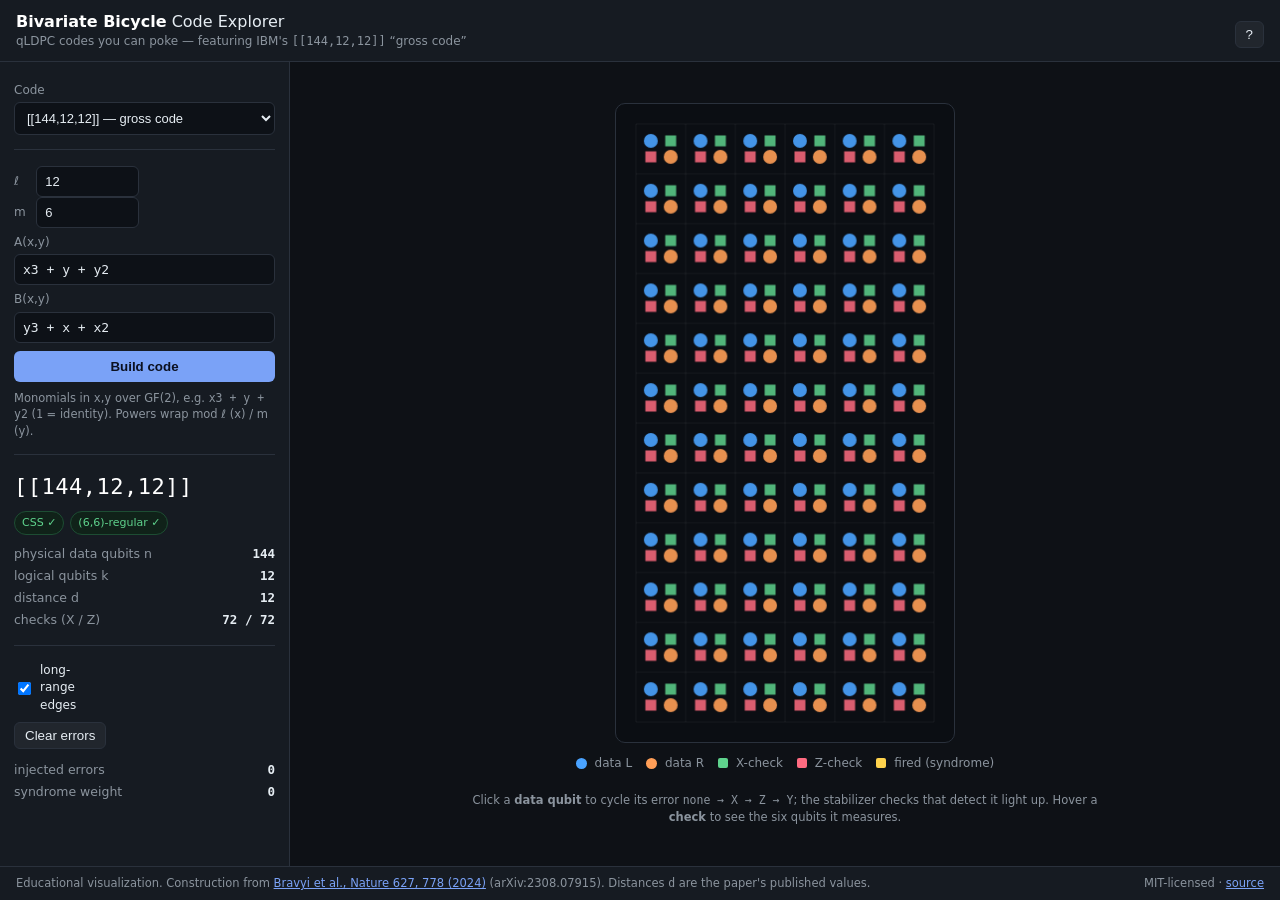
==== web/index.html @ e81bbc80 "Initial release: Bivariate Bicycle Code Explorer Zero-backend interactive explorer for bivariate bic" ====
<!doctype html>
<html lang="en">
<head>
  <meta charset="utf-8" />
  <meta name="viewport" content="width=device-width, initial-scale=1" />
  <title>Bivariate Bicycle Code Explorer</title>
  <meta name="description" content="Interactive explorer for bivariate bicycle (qLDPC) quantum codes — including IBM's [[144,12,12]] gross code. Build a code from two polynomials, see its qubit layout, inject errors, watch the syndrome." />
  <link rel="stylesheet" href="css/style.css" />
</head>
<body>
  <header>
    <div class="titles">
      <span class="title"><b>Bivariate Bicycle</b> Code Explorer</span>
      <span class="subtitle">qLDPC codes you can poke — featuring IBM's <span class="mono">[[144,12,12]]</span> “gross code”</span>
    </div>
    <span class="spacer"></span>
    <button class="btn sm" id="btn-help" title="What is this?">?</button>
  </header>

  <div id="app">
    <aside id="panel">
      <section class="ctl">
        <label for="preset">Code</label>
        <select id="preset"></select>
      </section>

      <section class="ctl poly">
        <div class="row2"><label for="in-l">ℓ</label><input id="in-l" type="number" min="1" max="24" /></div>
        <div class="row2"><label for="in-m">m</label><input id="in-m" type="number" min="1" max="24" /></div>
        <label for="in-a">A(x,y)</label>
        <input id="in-a" type="text" spellcheck="false" placeholder="x3 + y + y2" />
        <label for="in-b">B(x,y)</label>
        <input id="in-b" type="text" spellcheck="false" placeholder="y3 + x + x2" />
        <button class="btn" id="btn-build">Build code</button>
        <p class="hint">Monomials in <span class="mono">x</span>,<span class="mono">y</span> over GF(2), e.g. <span class="mono">x3 + y + y2</span> (<span class="mono">1</span> = identity). Powers wrap mod ℓ (x) / m (y).</p>
      </section>

      <section class="readout">
        <div class="bignum" id="nkd">[[—,—,—]]</div>
        <div class="badges">
          <span class="badge" id="badge-css">CSS …</span>
          <span class="badge" id="badge-reg">(6,6)-regular …</span>
        </div>
        <div class="kv"><span>physical data qubits n</span><b id="rd-n">—</b></div>
        <div class="kv"><span>logical qubits k</span><b id="rd-k">—</b></div>
        <div class="kv"><span>distance d</span><b id="rd-d">—</b></div>
        <div class="kv"><span>checks (X / Z)</span><b id="rd-checks">—</b></div>
      </section>

      <section class="ctl">
        <div class="row2"><label class="cbx"><input type="checkbox" id="tg-long" checked /> long-range edges</label></div>
        <button class="btn sm" id="btn-clear">Clear errors</button>
        <div class="synbox">
          <div class="kv"><span>injected errors</span><b id="rd-err">0</b></div>
          <div class="kv"><span>syndrome weight</span><b id="rd-syn">0</b></div>
          <div id="syn-note" class="hint"></div>
        </div>
      </section>
    </aside>

    <main id="stage">
      <canvas id="cv"></canvas>
      <div id="legend">
        <span><i class="dot l"></i> data L</span>
        <span><i class="dot r"></i> data R</span>
        <span><i class="chk x"></i> X-check</span>
        <span><i class="chk z"></i> Z-check</span>
        <span class="fired"><i class="chk fired"></i> fired (syndrome)</span>
      </div>
      <div id="howto" class="hint">Click a <b>data qubit</b> to cycle its error <span class="mono">none → X → Z → Y</span>; the stabilizer checks that detect it light up. Hover a <b>check</b> to see the six qubits it measures.</div>
    </main>
  </div>

  <footer>
    <span>Educational visualization. Construction from
      <a href="https://arxiv.org/abs/2308.07915" target="_blank" rel="noopener">Bravyi et al., <i>Nature</i> 627, 778 (2024)</a>
      (arXiv:2308.07915). Distances <span class="mono">d</span> are the paper's published values.</span>
    <span class="spacer"></span>
    <span>MIT-licensed · <a id="repo-link" href="#" target="_blank" rel="noopener">source</a></span>
  </footer>

  <div id="help-modal" class="modal hidden">
    <div class="modal-card">
      <button class="x" id="help-close">×</button>
      <h2>Bivariate bicycle codes, by hand</h2>
      <p><b>Quantum LDPC codes</b> are the leading route to low-overhead fault-tolerant
        quantum computers. <b>Bivariate bicycle (BB)</b> codes — like IBM's
        <span class="mono">[[144,12,12]]</span> “gross code,” the centerpiece of its 2029
        roadmap — pack many logical qubits into few physical ones, but they're hard to
        picture because their checks reach across the chip.</p>
      <p>A BB code is built from two polynomials <span class="mono">A</span>,
        <span class="mono">B</span> in <span class="mono">x</span> and <span class="mono">y</span>
        (cyclic shifts on an ℓ×m torus). The parity checks are
        <span class="mono">H<sub>X</sub>=[A|B]</span> and
        <span class="mono">H<sub>Z</sub>=[Bᵀ|Aᵀ]</span>; there are
        <span class="mono">n=2ℓm</span> data qubits and
        <span class="mono">k=n−rank H<sub>X</sub>−rank H<sub>Z</sub></span> logical qubits.</p>
      <ul>
        <li>Each qubit is touched by exactly <b>6 checks</b> (3 X, 3 Z); each check measures <b>6 qubits</b>.</li>
        <li>An <b>X error</b> is caught by neighboring <b>Z-checks</b>; a <b>Z error</b> by <b>X-checks</b> (that's the syndrome).</li>
        <li>Four short-range + two <b>long-range</b> edges per check — the long ones are why these codes are powerful and hard to draw.</li>
      </ul>
      <p class="hint">Everything is computed live in your browser over GF(2). Nothing is sent anywhere.</p>
    </div>
  </div>

  <script type="module" src="js/app.js"></script>
</body>
</html>
---- web/css/style.css ----
:root {
  --bg: #0e1116; --panel: #161b22; --ink: #e6edf3; --dim: #8b949e; --line: #2a313c;
  --accent: #7aa2f7; --l: #4aa3ff; --r: #ff9e57; --x: #5fd38d; --z: #ff6b81;
  --fired: #ffd34d; --bad: #ff6b81; --good: #5fd38d;
  font-synthesis: none;
}
* { box-sizing: border-box; }
html, body { margin: 0; height: 100%; }
body {
  background: var(--bg); color: var(--ink); display: flex; flex-direction: column; height: 100vh;
  font: 14px/1.45 system-ui, -apple-system, "Segoe UI", Roboto, sans-serif;
}
.mono { font-family: ui-monospace, "Cascadia Code", Menlo, Consolas, monospace; }
a { color: var(--accent); }
.spacer { flex: 1; }

header {
  display: flex; align-items: center; gap: 12px; padding: 10px 16px;
  border-bottom: 1px solid var(--line); background: var(--panel);
}
.titles { display: flex; flex-direction: column; }
.title { font-size: 16px; } .title b { color: #fff; }
.subtitle { color: var(--dim); font-size: 12px; }

#app { flex: 1; display: flex; min-height: 0; }

#panel {
  width: 290px; flex: 0 0 290px; padding: 14px; overflow-y: auto;
  border-right: 1px solid var(--line); background: var(--panel);
}
section { margin-bottom: 16px; padding-bottom: 14px; border-bottom: 1px solid var(--line); }
section:last-child { border-bottom: 0; }
label { display: block; color: var(--dim); font-size: 12px; margin: 6px 0 3px; }
select, input[type=text], input[type=number] {
  width: 100%; background: #0d1117; color: var(--ink); border: 1px solid var(--line);
  border-radius: 6px; padding: 7px 8px; font-size: 13px;
}
input.mono, #in-a, #in-b { font-family: ui-monospace, Menlo, Consolas, monospace; }
.row2 { display: flex; align-items: center; gap: 8px; }
.row2 label { margin: 0; width: 18px; }
.poly .row2 { display: inline-flex; width: 48%; }
.poly .row2:first-of-type { margin-right: 4%; }
.cbx { display: flex; align-items: center; gap: 6px; color: var(--ink); width: auto; }
.cbx input { width: auto; }

.btn {
  width: 100%; margin-top: 8px; background: var(--accent); color: #0b1020; border: 0;
  border-radius: 6px; padding: 8px 10px; font-weight: 600; cursor: pointer;
}
.btn:hover { filter: brightness(1.08); }
.btn.sm { width: auto; padding: 5px 10px; background: #21262d; color: var(--ink); border: 1px solid var(--line); font-weight: 500; }
.hint { color: var(--dim); font-size: 11.5px; margin: 8px 0 0; }

.readout .bignum { font-family: ui-monospace, Menlo, monospace; font-size: 22px; color: #fff; letter-spacing: .5px; }
.badges { display: flex; gap: 6px; margin: 8px 0; flex-wrap: wrap; }
.badge { font-size: 11px; padding: 3px 7px; border-radius: 999px; background: #21262d; border: 1px solid var(--line); color: var(--dim); }
.badge.ok { color: var(--good); border-color: #1d4d33; background: #102219; }
.badge.no { color: var(--bad); border-color: #5c2230; background: #25121a; }
.kv { display: flex; justify-content: space-between; font-size: 12.5px; padding: 2px 0; color: var(--dim); }
.kv b { color: var(--ink); font-family: ui-monospace, monospace; }
.synbox { margin-top: 10px; }

#stage { flex: 1; min-width: 0; position: relative; display: flex; flex-direction: column; align-items: center; justify-content: center; padding: 16px; gap: 12px; overflow: auto; }
#cv { background: #0b0e13; border: 1px solid var(--line); border-radius: 10px; touch-action: none; }
#legend { display: flex; gap: 14px; flex-wrap: wrap; font-size: 12px; color: var(--dim); }
#legend i { display: inline-block; vertical-align: middle; margin-right: 4px; }
.dot { width: 11px; height: 11px; border-radius: 50%; }
.dot.l { background: var(--l); } .dot.r { background: var(--r); }
.chk { width: 10px; height: 10px; border-radius: 2px; }
.chk.x { background: var(--x); } .chk.z { background: var(--z); } .chk.fired { background: var(--fired); }
#howto { max-width: 640px; text-align: center; }

footer { display: flex; gap: 12px; padding: 8px 16px; border-top: 1px solid var(--line); background: var(--panel); color: var(--dim); font-size: 11.5px; }

.modal { position: fixed; inset: 0; background: rgba(0,0,0,.6); display: flex; align-items: center; justify-content: center; z-index: 20; }
.modal.hidden { display: none; }
.modal-card { position: relative; max-width: 560px; max-height: 84vh; overflow-y: auto; background: var(--panel); border: 1px solid var(--line); border-radius: 12px; padding: 22px 26px; }
.modal-card h2 { margin: 0 0 12px; }
.modal-card .x { position: absolute; top: 10px; right: 14px; background: none; border: 0; color: var(--dim); font-size: 22px; cursor: pointer; }
.modal-card ul { padding-left: 18px; } .modal-card li { margin: 5px 0; }
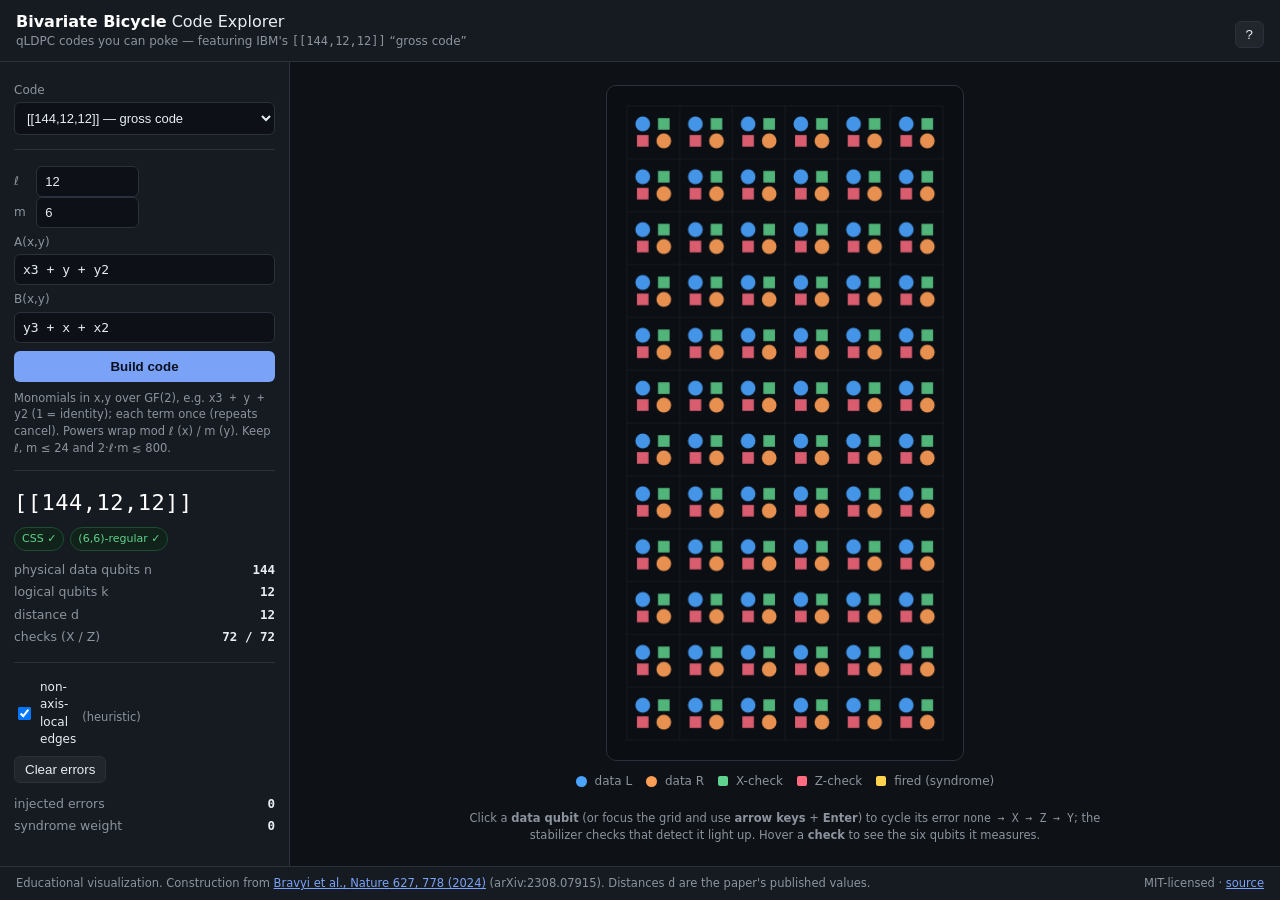
==== commit 70f9813f: "Audit fixes: accessibility, XSS hardening, honesty wording, perf - A11y: keyboard control of the can" ====
--- a/web/index.html
+++ b/web/index.html
@@ -5,6 +5,7 @@
   <meta name="viewport" content="width=device-width, initial-scale=1" />
   <title>Bivariate Bicycle Code Explorer</title>
   <meta name="description" content="Interactive explorer for bivariate bicycle (qLDPC) quantum codes — including IBM's [[144,12,12]] gross code. Build a code from two polynomials, see its qubit layout, inject errors, watch the syndrome." />
+  <link rel="icon" href="data:image/svg+xml,<svg xmlns='http://www.w3.org/2000/svg' viewBox='0 0 100 100'><text y='.9em' font-size='90'>⚛️</text></svg>" />
   <link rel="stylesheet" href="css/style.css" />
 </head>
 <body>
@@ -14,7 +15,7 @@
       <span class="subtitle">qLDPC codes you can poke — featuring IBM's <span class="mono">[[144,12,12]]</span> “gross code”</span>
     </div>
     <span class="spacer"></span>
-    <button class="btn sm" id="btn-help" title="What is this?">?</button>
+    <button class="btn sm" id="btn-help" aria-label="What is this? Open help">?</button>
   </header>
 
   <div id="app">
@@ -32,7 +33,7 @@
         <label for="in-b">B(x,y)</label>
         <input id="in-b" type="text" spellcheck="false" placeholder="y3 + x + x2" />
         <button class="btn" id="btn-build">Build code</button>
-        <p class="hint">Monomials in <span class="mono">x</span>,<span class="mono">y</span> over GF(2), e.g. <span class="mono">x3 + y + y2</span> (<span class="mono">1</span> = identity). Powers wrap mod ℓ (x) / m (y).</p>
+        <p class="hint">Monomials in <span class="mono">x</span>,<span class="mono">y</span> over GF(2), e.g. <span class="mono">x3 + y + y2</span> (<span class="mono">1</span> = identity); each term once (repeats cancel). Powers wrap mod ℓ (x) / m (y). Keep ℓ, m ≤ 24 and 2·ℓ·m ≲ 800.</p>
       </section>
 
       <section class="readout">
@@ -48,7 +49,7 @@
       </section>
 
       <section class="ctl">
-        <div class="row2"><label class="cbx"><input type="checkbox" id="tg-long" checked /> long-range edges</label></div>
+        <div class="row2"><label class="cbx"><input type="checkbox" id="tg-long" checked /> non-axis-local edges <span class="hint">(heuristic)</span></label></div>
         <button class="btn sm" id="btn-clear">Clear errors</button>
         <div class="synbox">
           <div class="kv"><span>injected errors</span><b id="rd-err">0</b></div>
@@ -59,7 +60,10 @@
     </aside>
 
     <main id="stage">
-      <canvas id="cv"></canvas>
+      <canvas id="cv" tabindex="0" role="application"
+        aria-label="Quantum code qubit grid. Focus and use arrow keys to move between data qubits, Enter or Space to cycle its error (none, X, Z, Y), Delete to clear all errors."
+        aria-describedby="howto"></canvas>
+      <div id="live" class="sr-only" aria-live="polite"></div>
       <div id="legend">
         <span><i class="dot l"></i> data L</span>
         <span><i class="dot r"></i> data R</span>
@@ -67,7 +71,7 @@
         <span><i class="chk z"></i> Z-check</span>
         <span class="fired"><i class="chk fired"></i> fired (syndrome)</span>
       </div>
-      <div id="howto" class="hint">Click a <b>data qubit</b> to cycle its error <span class="mono">none → X → Z → Y</span>; the stabilizer checks that detect it light up. Hover a <b>check</b> to see the six qubits it measures.</div>
+      <div id="howto" class="hint">Click a <b>data qubit</b> (or focus the grid and use <b>arrow keys</b> + <b>Enter</b>) to cycle its error <span class="mono">none → X → Z → Y</span>; the stabilizer checks that detect it light up. Hover a <b>check</b> to see the six qubits it measures.</div>
     </main>
   </div>
 
@@ -76,13 +80,13 @@
       <a href="https://arxiv.org/abs/2308.07915" target="_blank" rel="noopener">Bravyi et al., <i>Nature</i> 627, 778 (2024)</a>
       (arXiv:2308.07915). Distances <span class="mono">d</span> are the paper's published values.</span>
     <span class="spacer"></span>
-    <span>MIT-licensed · <a id="repo-link" href="#" target="_blank" rel="noopener">source</a></span>
+    <span>MIT-licensed · <a id="repo-link" href="https://github.com/asystemoffields/bb-code-explorer" target="_blank" rel="noopener">source</a></span>
   </footer>
 
-  <div id="help-modal" class="modal hidden">
+  <div id="help-modal" class="modal hidden" role="dialog" aria-modal="true" aria-labelledby="help-title">
     <div class="modal-card">
-      <button class="x" id="help-close">×</button>
-      <h2>Bivariate bicycle codes, by hand</h2>
+      <button class="x" id="help-close" aria-label="Close help">×</button>
+      <h2 id="help-title">Bivariate bicycle codes, by hand</h2>
       <p><b>Quantum LDPC codes</b> are the leading route to low-overhead fault-tolerant
         quantum computers. <b>Bivariate bicycle (BB)</b> codes — like IBM's
         <span class="mono">[[144,12,12]]</span> “gross code,” the centerpiece of its 2029
@@ -94,13 +98,18 @@
         <span class="mono">H<sub>X</sub>=[A|B]</span> and
         <span class="mono">H<sub>Z</sub>=[Bᵀ|Aᵀ]</span>; there are
         <span class="mono">n=2ℓm</span> data qubits and
-        <span class="mono">k=n−rank H<sub>X</sub>−rank H<sub>Z</sub></span> logical qubits.</p>
+        <span class="mono">k=n−rank H<sub>X</sub>−rank H<sub>Z</sub></span> logical qubits.
+        (The gross code uses 144 data qubits + 144 check ancillas = 288 physical qubits — not
+        to be confused with the separate <span class="mono">[[288,12,18]]</span> code.)</p>
       <ul>
         <li>Each qubit is touched by exactly <b>6 checks</b> (3 X, 3 Z); each check measures <b>6 qubits</b>.</li>
         <li>An <b>X error</b> is caught by neighboring <b>Z-checks</b>; a <b>Z error</b> by <b>X-checks</b> (that's the syndrome).</li>
-        <li>Four short-range + two <b>long-range</b> edges per check — the long ones are why these codes are powerful and hard to draw.</li>
+        <li>In the paper's optimized bi-planar layout each check has four short-range + two long-range
+          edges. This explorer instead lays qubits on the raw ℓ×m torus, so the edge toggle uses a
+          simpler “a single step along one axis = local” rule — it won't reproduce the paper's exact
+          4+2 split (it's a visualization aid, not the paper's embedding).</li>
       </ul>
-      <p class="hint">Everything is computed live in your browser over GF(2). Nothing is sent anywhere.</p>
+      <p class="hint" id="help-params">Everything is computed live in your browser over GF(2). Nothing is sent anywhere.</p>
     </div>
   </div>
 
--- a/web/css/style.css
+++ b/web/css/style.css
@@ -78,3 +78,20 @@
 .modal-card h2 { margin: 0 0 12px; }
 .modal-card .x { position: absolute; top: 10px; right: 14px; background: none; border: 0; color: var(--dim); font-size: 22px; cursor: pointer; }
 .modal-card ul { padding-left: 18px; } .modal-card li { margin: 5px 0; }
+
+/* error text in the notes area */
+.hint.err { color: var(--bad); }
+
+/* visible keyboard focus */
+:focus-visible { outline: 2px solid var(--accent); outline-offset: 2px; border-radius: 4px; }
+#cv:focus-visible { outline: 2px solid var(--accent); outline-offset: 2px; }
+
+/* screen-reader-only live region */
+.sr-only { position: absolute; width: 1px; height: 1px; padding: 0; margin: -1px; overflow: hidden; clip: rect(0 0 0 0); white-space: nowrap; border: 0; }
+
+/* responsive: stack the panel above the canvas on narrow screens */
+@media (max-width: 760px) {
+  #app { flex-direction: column; }
+  #panel { width: auto; flex: 0 0 auto; max-height: 46vh; border-right: 0; border-bottom: 1px solid var(--line); }
+  #stage { padding: 10px; }
+}
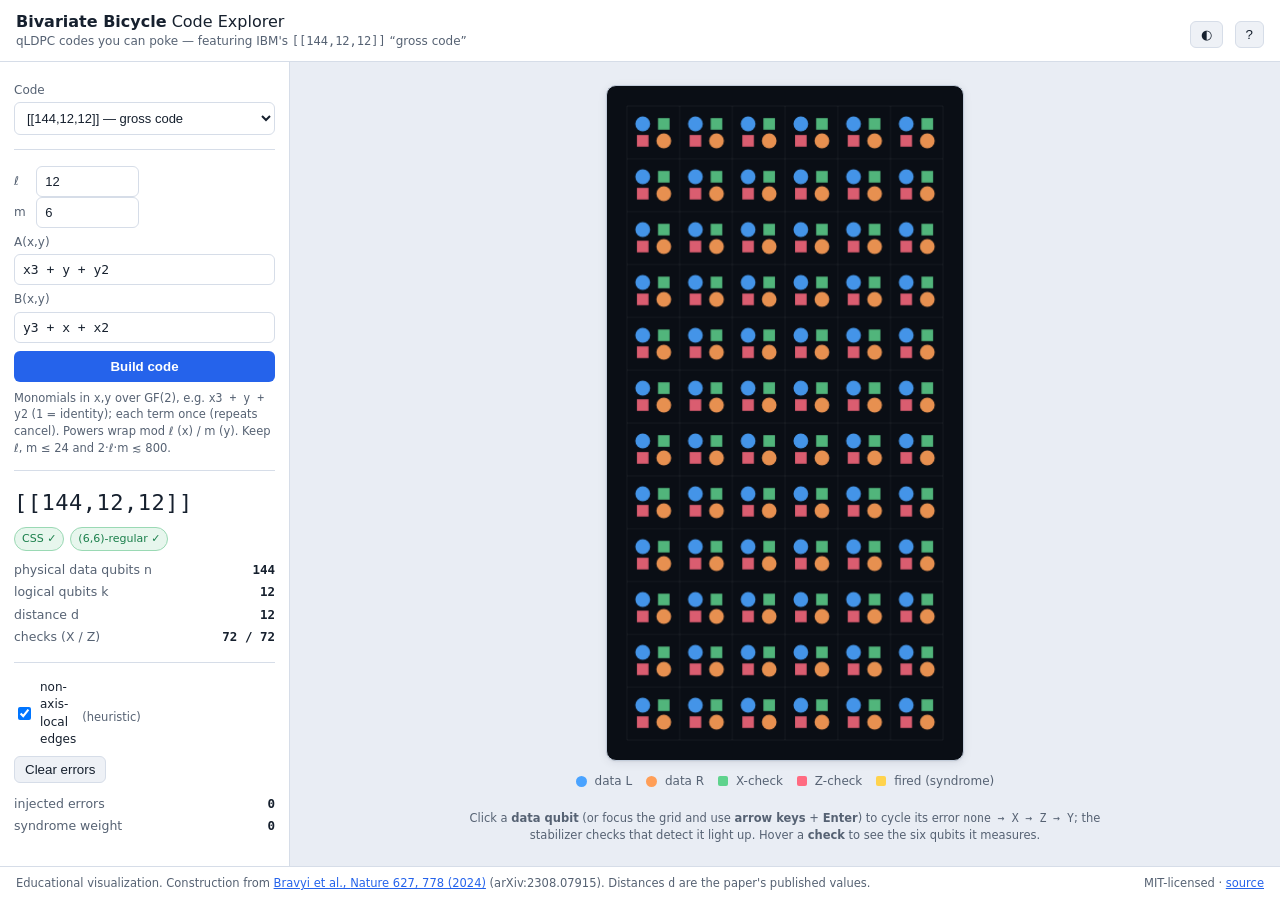
==== commit 7e65e365: "Theme: layered dark palette (more contrast) + light mode with auto/light/dark toggle Deeper page bg," ====
--- a/web/index.html
+++ b/web/index.html
@@ -6,6 +6,7 @@
   <title>Bivariate Bicycle Code Explorer</title>
   <meta name="description" content="Interactive explorer for bivariate bicycle (qLDPC) quantum codes — including IBM's [[144,12,12]] gross code. Build a code from two polynomials, see its qubit layout, inject errors, watch the syndrome." />
   <link rel="icon" href="data:image/svg+xml,<svg xmlns='http://www.w3.org/2000/svg' viewBox='0 0 100 100'><text y='.9em' font-size='90'>⚛️</text></svg>" />
+  <script>try{var t=localStorage.getItem('sciproj-theme');if(t==='light'||t==='dark')document.documentElement.dataset.theme=t;}catch(e){}</script>
   <link rel="stylesheet" href="css/style.css" />
 </head>
 <body>
@@ -15,6 +16,7 @@
       <span class="subtitle">qLDPC codes you can poke — featuring IBM's <span class="mono">[[144,12,12]]</span> “gross code”</span>
     </div>
     <span class="spacer"></span>
+    <button class="btn sm" id="btn-theme" title="Theme" aria-label="Theme: auto. Click to change.">◐</button>
     <button class="btn sm" id="btn-help" aria-label="What is this? Open help">?</button>
   </header>
 
--- a/web/css/style.css
+++ b/web/css/style.css
@@ -1,9 +1,35 @@
+/* ---- Theme tokens. Dark default; light via [data-theme="light"]; auto via prefers-color-scheme
+   (manual choice wins). The qubit canvas stays a dark "stage" in both themes. ---- */
 :root {
-  --bg: #0e1116; --panel: #161b22; --ink: #e6edf3; --dim: #8b949e; --line: #2a313c;
-  --accent: #7aa2f7; --l: #4aa3ff; --r: #ff9e57; --x: #5fd38d; --z: #ff6b81;
-  --fired: #ffd34d; --bad: #ff6b81; --good: #5fd38d;
+  --bg: #090c12; --panel: #141b27; --card: #1c2536; --field: #0d1422; --hover: #233048; --btn2: #232c3c;
+  --ink: #e7ecf4; --dim: #9aa6b8; --line: #2b3650; --line2: #3a4862;
+  --shadow: 0 1px 2px rgba(0,0,0,.45), 0 6px 18px rgba(0,0,0,.30);
+  --on-accent: #0a0e16; --accent: #7aa2f7;
+  --canvas: #0a0e15; /* dark visualization stage (both themes) */
+  --l: #4aa3ff; --r: #ff9e57; --x: #5fd38d; --z: #ff6b81; --fired: #ffd34d;
+  --good: #5fd38d; --bad: #ff6b81;
+  --ok-bg: #102219; --ok-line: #1d4d33; --no-bg: #25121a; --no-line: #5c2230;
   font-synthesis: none;
 }
+:root[data-theme="light"] {
+  --bg: #e9edf4; --panel: #ffffff; --card: #ffffff; --field: #ffffff; --hover: #eef2f8; --btn2: #eef1f6;
+  --ink: #16202e; --dim: #566273; --line: #d6dde8; --line2: #c2ccda;
+  --shadow: 0 1px 2px rgba(20,30,55,.06), 0 2px 10px rgba(20,30,55,.08);
+  --on-accent: #ffffff; --accent: #2563eb;
+  --good: #1a7f4b; --bad: #c0303f;
+  --ok-bg: #e7f6ed; --ok-line: #9ad9b4; --no-bg: #fdeaec; --no-line: #f0b8be;
+}
+@media (prefers-color-scheme: light) {
+  :root:not([data-theme="dark"]) {
+    --bg: #e9edf4; --panel: #ffffff; --card: #ffffff; --field: #ffffff; --hover: #eef2f8; --btn2: #eef1f6;
+    --ink: #16202e; --dim: #566273; --line: #d6dde8; --line2: #c2ccda;
+    --shadow: 0 1px 2px rgba(20,30,55,.06), 0 2px 10px rgba(20,30,55,.08);
+    --on-accent: #ffffff; --accent: #2563eb;
+    --good: #1a7f4b; --bad: #c0303f;
+    --ok-bg: #e7f6ed; --ok-line: #9ad9b4; --no-bg: #fdeaec; --no-line: #f0b8be;
+  }
+}
+
 * { box-sizing: border-box; }
 html, body { margin: 0; height: 100%; }
 body {
@@ -19,7 +45,7 @@
   border-bottom: 1px solid var(--line); background: var(--panel);
 }
 .titles { display: flex; flex-direction: column; }
-.title { font-size: 16px; } .title b { color: #fff; }
+.title { font-size: 16px; } .title b { color: var(--ink); }
 .subtitle { color: var(--dim); font-size: 12px; }
 
 #app { flex: 1; display: flex; min-height: 0; }
@@ -32,7 +58,7 @@
 section:last-child { border-bottom: 0; }
 label { display: block; color: var(--dim); font-size: 12px; margin: 6px 0 3px; }
 select, input[type=text], input[type=number] {
-  width: 100%; background: #0d1117; color: var(--ink); border: 1px solid var(--line);
+  width: 100%; background: var(--field); color: var(--ink); border: 1px solid var(--line);
   border-radius: 6px; padding: 7px 8px; font-size: 13px;
 }
 input.mono, #in-a, #in-b { font-family: ui-monospace, Menlo, Consolas, monospace; }
@@ -44,24 +70,24 @@
 .cbx input { width: auto; }
 
 .btn {
-  width: 100%; margin-top: 8px; background: var(--accent); color: #0b1020; border: 0;
+  width: 100%; margin-top: 8px; background: var(--accent); color: var(--on-accent); border: 0;
   border-radius: 6px; padding: 8px 10px; font-weight: 600; cursor: pointer;
 }
 .btn:hover { filter: brightness(1.08); }
-.btn.sm { width: auto; padding: 5px 10px; background: #21262d; color: var(--ink); border: 1px solid var(--line); font-weight: 500; }
+.btn.sm { width: auto; padding: 5px 10px; background: var(--btn2); color: var(--ink); border: 1px solid var(--line); font-weight: 500; }
 .hint { color: var(--dim); font-size: 11.5px; margin: 8px 0 0; }
 
-.readout .bignum { font-family: ui-monospace, Menlo, monospace; font-size: 22px; color: #fff; letter-spacing: .5px; }
+.readout .bignum { font-family: ui-monospace, Menlo, monospace; font-size: 22px; color: var(--ink); letter-spacing: .5px; }
 .badges { display: flex; gap: 6px; margin: 8px 0; flex-wrap: wrap; }
-.badge { font-size: 11px; padding: 3px 7px; border-radius: 999px; background: #21262d; border: 1px solid var(--line); color: var(--dim); }
-.badge.ok { color: var(--good); border-color: #1d4d33; background: #102219; }
-.badge.no { color: var(--bad); border-color: #5c2230; background: #25121a; }
+.badge { font-size: 11px; padding: 3px 7px; border-radius: 999px; background: var(--btn2); border: 1px solid var(--line); color: var(--dim); }
+.badge.ok { color: var(--good); border-color: var(--ok-line); background: var(--ok-bg); }
+.badge.no { color: var(--bad); border-color: var(--no-line); background: var(--no-bg); }
 .kv { display: flex; justify-content: space-between; font-size: 12.5px; padding: 2px 0; color: var(--dim); }
 .kv b { color: var(--ink); font-family: ui-monospace, monospace; }
 .synbox { margin-top: 10px; }
 
 #stage { flex: 1; min-width: 0; position: relative; display: flex; flex-direction: column; align-items: center; justify-content: center; padding: 16px; gap: 12px; overflow: auto; }
-#cv { background: #0b0e13; border: 1px solid var(--line); border-radius: 10px; touch-action: none; }
+#cv { background: var(--canvas); border: 1px solid var(--line2); border-radius: 10px; touch-action: none; box-shadow: var(--shadow); }
 #legend { display: flex; gap: 14px; flex-wrap: wrap; font-size: 12px; color: var(--dim); }
 #legend i { display: inline-block; vertical-align: middle; margin-right: 4px; }
 .dot { width: 11px; height: 11px; border-radius: 50%; }
@@ -74,22 +100,16 @@
 
 .modal { position: fixed; inset: 0; background: rgba(0,0,0,.6); display: flex; align-items: center; justify-content: center; z-index: 20; }
 .modal.hidden { display: none; }
-.modal-card { position: relative; max-width: 560px; max-height: 84vh; overflow-y: auto; background: var(--panel); border: 1px solid var(--line); border-radius: 12px; padding: 22px 26px; }
+.modal-card { position: relative; max-width: 560px; max-height: 84vh; overflow-y: auto; background: var(--card); border: 1px solid var(--line2); border-radius: 12px; padding: 22px 26px; box-shadow: var(--shadow); }
 .modal-card h2 { margin: 0 0 12px; }
 .modal-card .x { position: absolute; top: 10px; right: 14px; background: none; border: 0; color: var(--dim); font-size: 22px; cursor: pointer; }
 .modal-card ul { padding-left: 18px; } .modal-card li { margin: 5px 0; }
 
-/* error text in the notes area */
 .hint.err { color: var(--bad); }
-
-/* visible keyboard focus */
 :focus-visible { outline: 2px solid var(--accent); outline-offset: 2px; border-radius: 4px; }
 #cv:focus-visible { outline: 2px solid var(--accent); outline-offset: 2px; }
-
-/* screen-reader-only live region */
 .sr-only { position: absolute; width: 1px; height: 1px; padding: 0; margin: -1px; overflow: hidden; clip: rect(0 0 0 0); white-space: nowrap; border: 0; }
 
-/* responsive: stack the panel above the canvas on narrow screens */
 @media (max-width: 760px) {
   #app { flex-direction: column; }
   #panel { width: auto; flex: 0 0 auto; max-height: 46vh; border-right: 0; border-bottom: 1px solid var(--line); }
